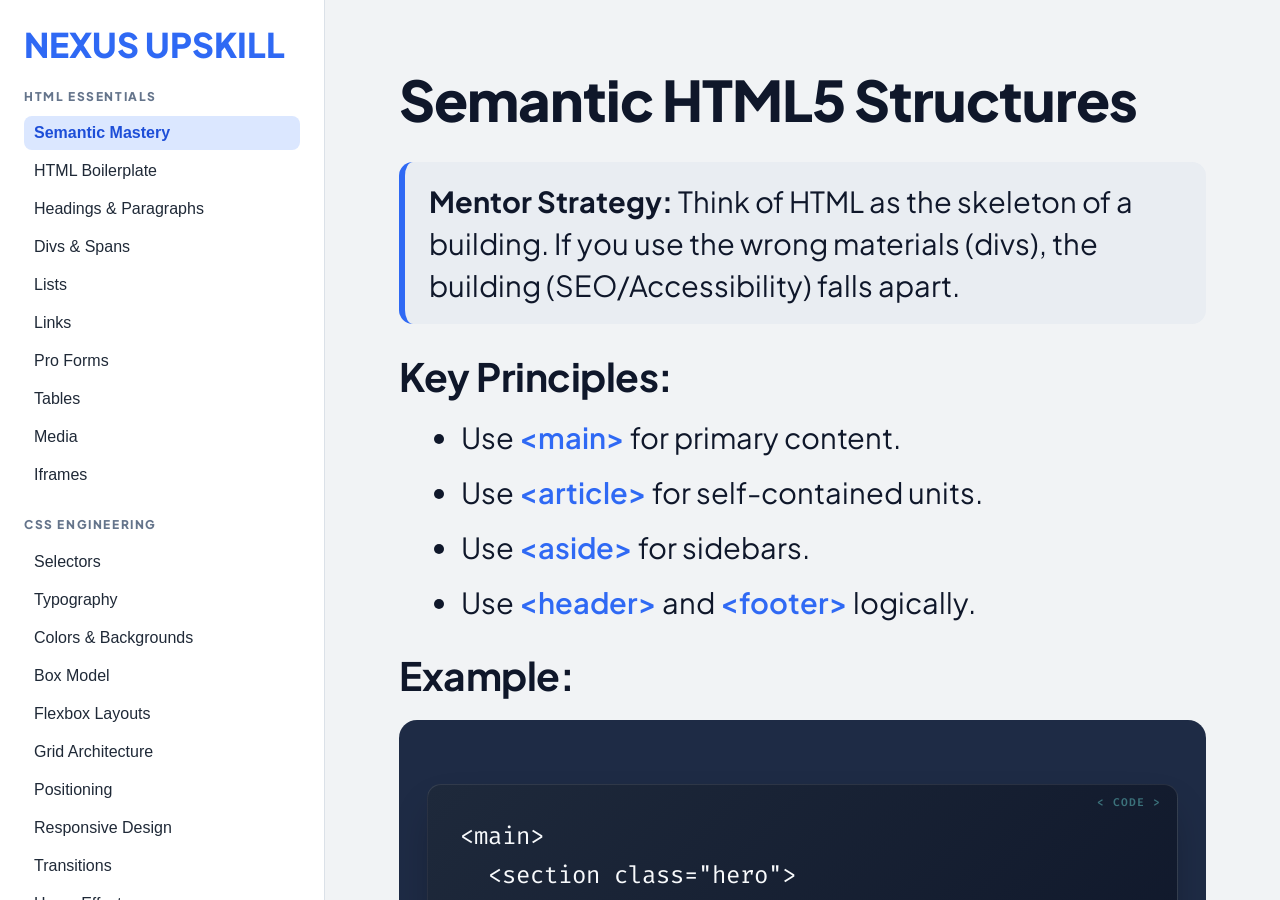
==== index.html @ ad873236 "intial commit" ====
﻿<!doctype html>
<html lang="en">
  <head>
    <meta charset="UTF-8" />
    <meta name="viewport" content="width=device-width, initial-scale=1.0" />
    <meta
      name="description"
      content="Nexus Upskill - Learn HTML and CSS with clear explanations and simple examples."
    />
    <title>Nexus Upskill | HTML & CSS Learning Hub</title>
    <link
      href="https://fonts.googleapis.com/css2?family=Plus+Jakarta+Sans:wght@400;500;600;700;800&family=Fira+Code:wght@400;500&display=swap"
      rel="stylesheet"
    />
    <link rel="stylesheet" href="design.css" />
  </head>
    <body>
    <header class="mobile-header">
      <h1 class="brand mobile-brand">NEXUS UPSKILL</h1>
      <button id="menu-btn" class="menu-btn" aria-label="Open Menu">
        <svg fill="none" stroke="currentColor" viewBox="0 0 24 24" width="28" height="28">
           <path stroke-linecap="round" stroke-linejoin="round" stroke-width="2" d="M4 6h16M4 12h16M4 18h16"></path>
        </svg>
      </button>
    </header>

    <aside class="sidebar" id="sidebar">
      <div class="sidebar-header">
        <h1 class="brand">NEXUS UPSKILL</h1>
        <button id="close-btn" class="close-btn" aria-label="Close Menu">
          <svg fill="none" stroke="currentColor" viewBox="0 0 24 24" width="28" height="28">
            <path stroke-linecap="round" stroke-linejoin="round" stroke-width="2" d="M6 18L18 6M6 6l12 12"></path>
          </svg>
        </button>
      </div>

      <nav class="sidebar-nav">
        <section class="nav-group">
          <h2 class="group-title">HTML ESSENTIALS</h2>
          <button class="nav-item active" data-topic="semantic">
            Semantic Mastery
          </button>
          <button class="nav-item" data-topic="boilerplate">
            HTML Boilerplate
          </button>
          <button class="nav-item" data-topic="headings">
            Headings & Paragraphs
          </button>
          <button class="nav-item" data-topic="divspan">Divs & Spans</button>
          <button class="nav-item" data-topic="lists">Lists</button>
          <button class="nav-item" data-topic="links">Links</button>
          <button class="nav-item" data-topic="forms">Pro Forms</button>
          <button class="nav-item" data-topic="tables">Tables</button>
          <button class="nav-item" data-topic="media">Media</button>
          <button class="nav-item" data-topic="iframes">Iframes</button>
        </section>

        <section class="nav-group">
          <h2 class="group-title">CSS ENGINEERING</h2>
          <button class="nav-item" data-topic="selectors">Selectors</button>
          <button class="nav-item" data-topic="typography">Typography</button>
          <button class="nav-item" data-topic="colors">
            Colors & Backgrounds
          </button>
          <button class="nav-item" data-topic="boxmodel">Box Model</button>
          <button class="nav-item" data-topic="flexbox">Flexbox Layouts</button>
          <button class="nav-item" data-topic="grid">Grid Architecture</button>
          <button class="nav-item" data-topic="position">Positioning</button>
          <button class="nav-item" data-topic="responsive">
            Responsive Design
          </button>
          <button class="nav-item" data-topic="transitions">Transitions</button>
          <button class="nav-item" data-topic="hover">Hover Effects</button>
          <button class="nav-item" data-topic="keyframes">
            Motion & Keyframes
          </button>
        </section>
      </nav>
    </aside>

    <main class="content-area">
      <div id="lesson" class="lesson"></div>
    </main>

    <script src="index.js"></script>
  </body>
</html>
---- design.css ----
:root {
  --primary: #2f69f4;
  --bg: #f1f3f5;
  --surface: #ffffff;
  --text: #0f172a;
  --muted: #64748b;
  --line: #dbe1e8;
  --code: #1e2b45;
}

* {
  box-sizing: border-box;
  margin: 0;
  padding: 0;
}

html,
body {
  height: 100%;
}

body {
  font-family: "Plus Jakarta Sans", sans-serif;
  background: var(--bg);
  color: var(--text);
  display: flex;
}

.sidebar {
  width: 325px;
  background: var(--surface);
  border-right: 1px solid var(--line);
  padding: 28px 24px;
  overflow-y: auto;
}

.mobile-header {
  display: none;
}

.sidebar-header {
  display: flex;
  justify-content: space-between;
  align-items: center;
  margin-bottom: 28px;
}

.sidebar-header .brand {
  margin-bottom: 0;
}

.close-btn {
  display: none;
}

.brand {
  color: var(--primary);
  font-size: 34px;
  font-weight: 800;
  line-height: 1;
  margin-bottom: 28px;
}

.nav-group {
  margin-bottom: 26px;
}

.group-title {
  font-size: 12px;
  font-weight: 800;
  color: var(--muted);
  letter-spacing: 1.6px;
  margin-bottom: 12px;
}

.nav-item {
  display: block;
  width: 100%;
  text-align: left;
  border: 0;
  background: transparent;
  font-size: 16px;
  color: #1f2937;
  padding: 8px 10px;
  border-radius: 8px;
  margin-bottom: 4px;
  cursor: pointer;
  transition:
    background-color 0.2s ease,
    color 0.2s ease;
}

.nav-item:hover {
  background: #eef2ff;
}

.nav-item.active {
  background: #dbe7ff;
  color: #1d4ed8;
  font-weight: 700;
}

.content-area {
  flex: 1;
  overflow-y: auto;
  padding: 64px 74px;
}

.lesson {
  max-width: 900px;
}

.lesson-title {
  font-size: 56px;
  font-weight: 800;
  letter-spacing: -1px;
  margin-bottom: 28px;
}

.mentor-box {
  background: #e9edf2;
  border-left: 6px solid var(--primary);
  border-radius: 14px;
  padding: 18px 24px;
  margin-bottom: 28px;
  font-size: 29px;
  line-height: 1.45;
}

.section-heading {
  font-size: 39px;
  font-weight: 700;
  margin: 22px 0 14px;
}

.section-text {
  font-size: 30px;
  color: #1f2937;
  line-height: 1.6;
}

.key-list {
  margin: 10px 0 26px 30px;
}

.key-list li {
  font-size: 29px;
  margin-bottom: 10px;
  line-height: 1.55;
}

.code-block {
  background: var(--code);
  color: #f8fafc;
  border-radius: 18px;
  padding: 24px 28px;
  margin: 20px 0 30px;
  overflow-x: auto;
}

.code-block code {
  font-family: "Fira Code", monospace;
  font-size: 24px;
  line-height: 1.65;
}

.challenge-box {
  border: 3px solid var(--primary);
  border-radius: 16px;
  padding: 22px 24px;
  margin-top: 22px;
  background: #f9fbff;
}

.challenge-title {
  font-size: 33px;
  color: var(--primary);
  font-weight: 700;
  margin-bottom: 10px;
}

.challenge-text {
  font-size: 27px;
  line-height: 1.55;
  color: #334155;
}

@media (max-width: 1200px) {
  .brand {
    font-size: 30px;
  }

  .nav-item {
    font-size: 14px;
  }

  .lesson-title {
    font-size: 42px;
  }

  .mentor-box,
  .section-text,
  .key-list li,
  .challenge-text {
    font-size: 22px;
  }

  .section-heading,
  .challenge-title {
    font-size: 28px;
  }

  .code-block code {
    font-size: 18px;
  }
}

@media (max-width: 900px) {
  body {
    flex-direction: column;
  }

  .mobile-header {
    display: flex;
    justify-content: space-between;
    align-items: center;
    padding: 16px 20px;
    background: var(--surface);
    border-bottom: 1px solid var(--line);
    position: sticky;
    top: 0;
    z-index: 100;
  }

  .mobile-brand {
    font-size: 24px;
    color: var(--primary);
    font-weight: 800;
    margin: 0;
  }

  .menu-btn {
    background: none;
    border: none;
    cursor: pointer;
    color: var(--text);
    display: flex;
    align-items: center;
    justify-content: center;
  }

  .sidebar {
    position: fixed;
    top: 0;
    left: 0;
    width: 100%;
    height: 100%;
    max-height: 100vh;
    border: none;
    z-index: 200;
    background: var(--surface);
    transform: translateX(-100%);
    transition: transform 0.3s ease;
    padding: 24px 20px;
  }

  .sidebar.open {
    transform: translateX(0);
  }

  .close-btn {
    display: flex;
    align-items: center;
    justify-content: center;
    background: none;
    border: none;
    cursor: pointer;
    color: var(--text);
  }

  .content-area {
    padding: 28px 20px;
  }

  .brand {
    font-size: 26px;
  }

  .nav-item {
    font-size: 14px;
  }

  .lesson-title {
    font-size: 34px;
  }
}

.content-header {
  background: linear-gradient(
    135deg,
    var(--primary) 0%,
    var(--primary-light) 100%
  );
  color: white;
  padding: 3.5rem 3rem;
  box-shadow: var(--shadow-lg);
}

.header-content {
  max-width: 1100px;
  margin: 0 auto;
}

.page-title {
  font-size: 2.5rem;
  font-weight: 800;
  letter-spacing: -1px;
  margin-bottom: 0.8rem;
  line-height: 1.2;
  text-shadow: 0 2px 4px rgba(0, 0, 0, 0.1);
}

.page-subtitle {
  font-size: 1.1rem;
  font-weight: 400;
  opacity: 0.95;
  line-height: 1.6;
}

/* Content Container */
.content-container {
  flex: 1;
  padding: 3rem;
  max-width: 1100px;
  margin: 0 auto;
  width: 100%;
  animation: fadeIn 0.4s ease-out;
}

/* ==================== TYPOGRAPHY ==================== */
h2 {
  font-size: 2.8rem;
  font-weight: 800;
  letter-spacing: -1.2px;
  margin: 2rem 0 1.5rem 0;
  color: var(--text-dark);
  line-height: 1.2;
}

h2:first-child {
  margin-top: 0;
}

h3 {
  font-size: 1.4rem;
  font-weight: 700;
  margin: 2.5rem 0 1rem 0;
  color: var(--text-dark);
  letter-spacing: -0.5px;
}

h4 {
  font-size: 1.1rem;
  font-weight: 600;
  margin: 1.5rem 0 0.8rem 0;
  color: var(--primary);
}

p {
  color: var(--text-medium);
  line-height: 1.8;
  margin-bottom: 1rem;
}

/* ==================== LISTS ==================== */
ul,
ol {
  margin: 1.5rem 0;
  padding-left: 2rem;
  line-height: 1.9;
}

li {
  color: var(--text-medium);
  margin-bottom: 0.8rem;
  position: relative;
}

li strong {
  color: var(--primary);
  font-weight: 600;
}

/* ==================== MENTOR CARD ==================== */
.mentor-card {
  background: linear-gradient(135deg, #eef2ff 0%, #f0f9ff 100%);
  border: 2px solid rgba(37, 99, 235, 0.15);
  border-radius: 16px;
  padding: 2rem;
  margin: 2.5rem 0;
  box-shadow: 0 10px 20px -5px rgba(37, 99, 235, 0.1);
  position: relative;
  overflow: hidden;
}

.mentor-card::before {
  content: "";
  position: absolute;
  top: 0;
  right: 0;
  width: 200px;
  height: 200px;
  background: radial-gradient(circle, rgba(37, 99, 235, 0.05), transparent);
  border-radius: 50%;
  transform: translate(50px, -50px);
}

.mentor-card strong {
  color: var(--primary);
  display: block;
  font-size: 0.8rem;
  text-transform: uppercase;
  letter-spacing: 1.2px;
  margin-bottom: 0.8rem;
  position: relative;
  z-index: 1;
}

.mentor-card p {
  color: var(--text-dark);
  font-size: 1rem;
  line-height: 1.8;
  position: relative;
  z-index: 1;
}

/* ==================== CODE BLOCKS ==================== */
pre {
  background: linear-gradient(135deg, #1e293b 0%, #0f172a 100%);
  color: #f8fafc;
  padding: 2rem;
  border-radius: 14px;
  font-family: "Fira Code", "Courier New", monospace;
  font-size: 0.9rem;
  line-height: 1.7;
  margin: 2.5rem 0;
  box-shadow: 0 20px 40px -10px rgba(0, 0, 0, 0.3);
  overflow-x: auto;
  border: 1px solid rgba(255, 255, 255, 0.1);
  position: relative;
}

pre::before {
  content: "< CODE >";
  position: absolute;
  top: 0.5rem;
  right: 1rem;
  font-size: 0.7rem;
  color: rgba(100, 200, 200, 0.5);
  font-weight: 600;
  letter-spacing: 1px;
}

code.inline {
  background: var(--bg-secondary);
  color: var(--primary);
  padding: 4px 10px;
  border-radius: 8px;
  font-family: "Fira Code", monospace;
  font-size: 0.9em;
  font-weight: 500;
  white-space: nowrap;
}

/* ==================== CHALLENGE BOX ==================== */
.challenge-box {
  background: linear-gradient(135deg, #f0fdf4 0%, #f3fce8 100%);
  border: 2px solid var(--accent-success);
  border-radius: 16px;
  padding: 2.5rem;
  margin-top: 3rem;
  box-shadow: 0 10px 20px -5px rgba(16, 185, 129, 0.15);
  position: relative;
  overflow: hidden;
}

.challenge-box::before {
  content: "";
  position: absolute;
  top: 0;
  right: 0;
  width: 150px;
  height: 150px;
  background: radial-gradient(circle, rgba(16, 185, 129, 0.1), transparent);
  border-radius: 50%;
  transform: translate(50px, -50px);
}

.challenge-box h4 {
  color: var(--accent-success);
  font-size: 1.15rem;
  margin: 0 0 1.2rem 0;
  position: relative;
  z-index: 1;
}

.challenge-box ul {
  margin: 1rem 0;
}

.challenge-box li {
  color: var(--text-dark);
  font-weight: 500;
  margin-bottom: 1rem;
  position: relative;
  z-index: 1;
}

/* ==================== PITFALL BOX ==================== */
.pitfall-box {
  background: linear-gradient(135deg, #fef9e7 0%, #fef3c7 100%);
  border: 2px solid rgba(245, 158, 11, 0.3);
  border-left: 5px solid var(--accent-warning);
  border-radius: 14px;
  padding: 2rem;
  margin: 2rem 0;
  box-shadow: 0 10px 20px -5px rgba(245, 158, 11, 0.1);
  position: relative;
  overflow: hidden;
}

.pitfall-box::before {
  content: "⚠️";
  position: absolute;
  top: 1rem;
  right: 1.5rem;
  font-size: 2rem;
  opacity: 0.15;
}

.pitfall-box strong {
  color: #92400e;
  font-size: 0.8rem;
  text-transform: uppercase;
  letter-spacing: 1px;
  display: block;
  margin-bottom: 0.8rem;
  font-weight: 700;
  position: relative;
  z-index: 1;
}

.pitfall-box p {
  color: #78350f;
  font-weight: 500;
  line-height: 1.8;
  position: relative;
  z-index: 1;
}

/* ==================== SCROLLBAR STYLING ==================== */
::-webkit-scrollbar {
  width: 10px;
  height: 10px;
}

::-webkit-scrollbar-track {
  background: transparent;
}

::-webkit-scrollbar-thumb {
  background: var(--border);
  border-radius: 10px;
  border: 3px solid transparent;
  background-clip: content-box;
  transition: background-color var(--transition-base);
}

::-webkit-scrollbar-thumb:hover {
  background-color: var(--text-light);
  background-clip: content-box;
}

/* ==================== ANIMATIONS ==================== */
@keyframes fadeIn {
  from {
    opacity: 0;
    transform: translateY(10px);
  }
  to {
    opacity: 1;
    transform: translateY(0);
  }
}

/* ==================== RESPONSIVE DESIGN ==================== */
@media (max-width: 1200px) {
  .sidebar {
    width: 320px;
  }

  .content-container {
    padding: 2.5rem;
  }

  .page-title {
    font-size: 2.2rem;
  }
}

@media (max-width: 1024px) {
  .sidebar {
    width: 280px;
  }

  .content-header {
    padding: 2.5rem 2rem;
  }

  .page-title {
    font-size: 2rem;
  }

  .page-subtitle {
    font-size: 1rem;
  }

  h2 {
    font-size: 2.2rem;
  }
}

@media (max-width: 768px) {
  body {
    flex-direction: column;
    height: auto;
  }

  .sidebar {
    width: 100%;
    height: auto;
    border-right: none;
    border-bottom: 1px solid var(--border);
    max-height: none;
  }

  .main-content {
    height: auto;
  }

  .content-header {
    padding: 2rem 1.5rem;
  }

  .content-container {
    padding: 1.5rem;
  }

  .page-title {
    font-size: 1.6rem;
  }

  .page-subtitle {
    font-size: 0.95rem;
  }

  h2 {
    font-size: 1.8rem;
  }

  .mentor-card,
  .challenge-box,
  .pitfall-box {
    padding: 1.5rem;
  }

  .nav-section {
    padding: 0 1rem;
  }
}

@media (max-width: 480px) {
  .page-title {
    font-size: 1.4rem;
  }

  h2 {
    font-size: 1.5rem;
  }

  h3 {
    font-size: 1.1rem;
  }

  pre {
    font-size: 0.8rem;
    padding: 1.5rem 1rem;
  }

  .logo-text h1 {
    font-size: 1.1rem;
  }
}
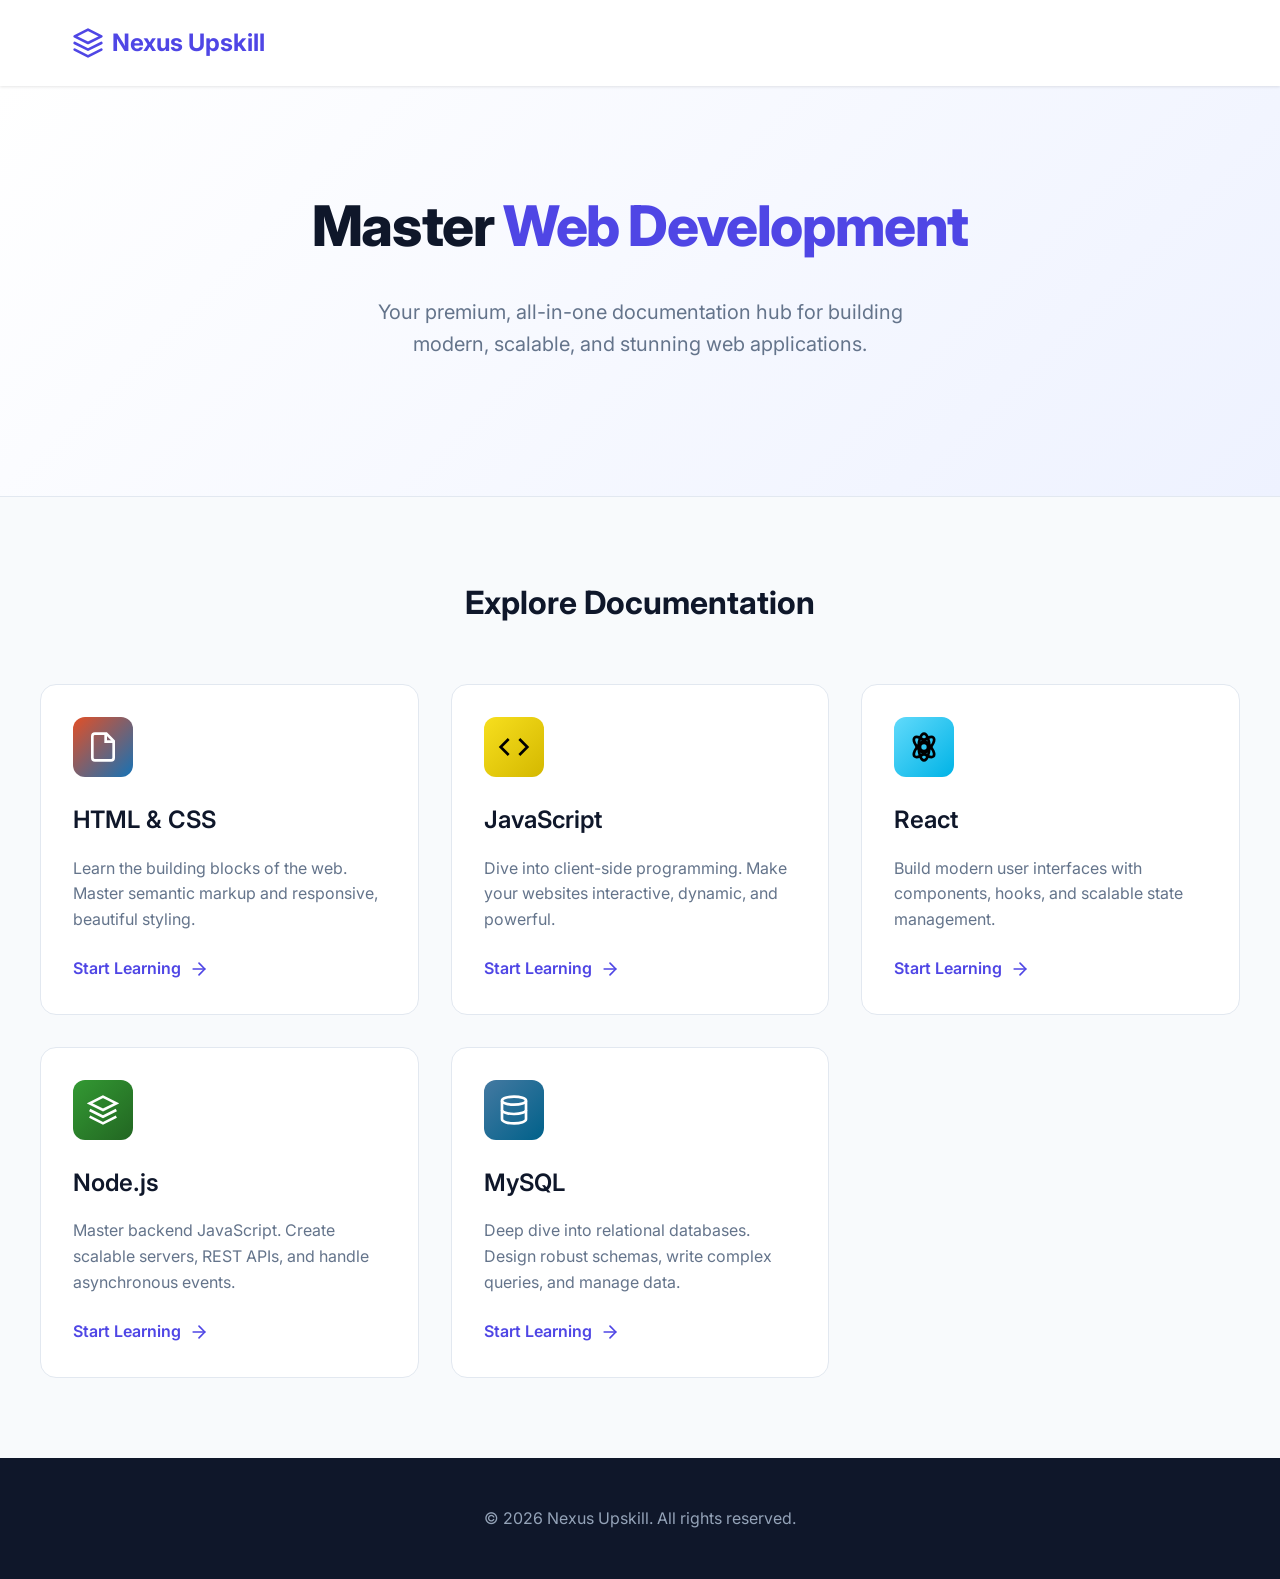
==== commit d4a4976d: "Add initial React learning hub structure with topics and examples - Created `react.html` for the mai" ====
--- a/index.html
+++ b/index.html
@@ -3,86 +3,461 @@
   <head>
     <meta charset="UTF-8" />
     <meta name="viewport" content="width=device-width, initial-scale=1.0" />
-    <meta
-      name="description"
-      content="Nexus Upskill - Learn HTML and CSS with clear explanations and simple examples."
-    />
-    <title>Nexus Upskill | HTML & CSS Learning Hub</title>
+    <title>Nexus Upskill | Web Development Documentation</title>
     <link
-      href="https://fonts.googleapis.com/css2?family=Plus+Jakarta+Sans:wght@400;500;600;700;800&family=Fira+Code:wght@400;500&display=swap"
+      href="https://fonts.googleapis.com/css2?family=Inter:wght@300;400;500;600;700&display=swap"
       rel="stylesheet"
     />
-    <link rel="stylesheet" href="design.css" />
+    <style>
+      :root {
+        --primary: #4f46e5;
+        --primary-dark: #4338ca;
+        --secondary: #10b981;
+        --bg-color: #f8fafc;
+        --text-main: #0f172a;
+        --text-muted: #64748b;
+        --card-bg: #ffffff;
+        --border: #e2e8f0;
+      }
+
+      * {
+        box-sizing: border-box;
+        margin: 0;
+        padding: 0;
+      }
+
+      body {
+        font-family: "Inter", sans-serif;
+        background-color: var(--bg-color);
+        color: var(--text-main);
+        line-height: 1.6;
+      }
+
+      header {
+        background-color: var(--card-bg);
+        box-shadow: 0 1px 3px rgba(0, 0, 0, 0.1);
+        padding: 1.5rem 0;
+        position: sticky;
+        top: 0;
+        z-index: 100;
+      }
+
+      .container {
+        max-width: 1200px;
+        margin: 0 auto;
+        padding: 0 2rem;
+      }
+
+      .header-content {
+        display: flex;
+        justify-content: space-between;
+        align-items: center;
+      }
+
+      .logo {
+        font-size: 1.5rem;
+        font-weight: 700;
+        color: var(--primary);
+        text-decoration: none;
+        display: flex;
+        align-items: center;
+        gap: 0.5rem;
+      }
+
+      .hero {
+        text-align: center;
+        padding: 6rem 2rem;
+        background: linear-gradient(135deg, var(--card-bg) 0%, #eef2ff 100%);
+        border-bottom: 1px solid var(--border);
+      }
+
+      .hero h1 {
+        font-size: 3.5rem;
+        font-weight: 800;
+        margin-bottom: 1.5rem;
+        color: var(--text-main);
+        letter-spacing: -0.025em;
+      }
+
+      .hero h1 span {
+        color: var(--primary);
+      }
+
+      .hero p {
+        font-size: 1.25rem;
+        color: var(--text-muted);
+        max-width: 600px;
+        margin: 0 auto 2.5rem;
+      }
+
+      .grid-container {
+        padding: 5rem 0;
+      }
+
+      .section-title {
+        text-align: center;
+        margin-bottom: 3.5rem;
+        font-size: 2rem;
+        font-weight: 700;
+      }
+
+      .cards-grid {
+        display: grid;
+        grid-template-columns: repeat(auto-fit, minmax(300px, 1fr));
+        gap: 2rem;
+      }
+
+      .card {
+        background: var(--card-bg);
+        border: 1px solid var(--border);
+        border-radius: 1rem;
+        padding: 2rem;
+        transition: all 0.3s ease;
+        text-decoration: none;
+        color: inherit;
+        display: flex;
+        flex-direction: column;
+        height: 100%;
+      }
+
+      .card:hover {
+        transform: translateY(-5px);
+        box-shadow:
+          0 20px 25px -5px rgba(0, 0, 0, 0.1),
+          0 10px 10px -5px rgba(0, 0, 0, 0.04);
+        border-color: var(--primary);
+      }
+
+      .icon-wrapper {
+        width: 60px;
+        height: 60px;
+        border-radius: 12px;
+        display: flex;
+        align-items: center;
+        justify-content: center;
+        margin-bottom: 1.5rem;
+        font-size: 1.75rem;
+        color: white;
+      }
+
+      .html-css-icon {
+        background: linear-gradient(135deg, #e34f26, #1572b6);
+      }
+      .js-icon {
+        background: linear-gradient(135deg, #f7df1e, #d4b800);
+        color: #000;
+      }
+      .react-icon {
+        background: linear-gradient(135deg, #61dafb, #00b3e6);
+        color: #000;
+      }
+      .node-icon {
+        background: linear-gradient(135deg, #339933, #226622);
+      }
+      .mysql-icon {
+        background: linear-gradient(135deg, #4479a1, #00618a);
+      }
+
+      .card h3 {
+        font-size: 1.5rem;
+        margin-bottom: 1rem;
+        font-weight: 600;
+      }
+
+      .card p {
+        color: var(--text-muted);
+        margin-bottom: 1.5rem;
+        flex-grow: 1;
+      }
+
+      .card-link {
+        color: var(--primary);
+        font-weight: 600;
+        display: flex;
+        align-items: center;
+        gap: 0.5rem;
+        margin-top: auto;
+      }
+
+      .card-link svg {
+        width: 20px;
+        height: 20px;
+        transition: transform 0.2s;
+      }
+
+      .card:hover .card-link svg {
+        transform: translateX(4px);
+      }
+
+      footer {
+        background-color: var(--text-main);
+        color: white;
+        text-align: center;
+        padding: 3rem 0;
+        margin-top: auto;
+      }
+
+      footer p {
+        color: #94a3b8;
+      }
+
+      @media (max-width: 768px) {
+        .hero h1 {
+          font-size: 2.5rem;
+        }
+        .hero {
+          padding: 4rem 1.5rem;
+        }
+      }
+    </style>
   </head>
-    <body>
-    <header class="mobile-header">
-      <h1 class="brand mobile-brand">NEXUS UPSKILL</h1>
-      <button id="menu-btn" class="menu-btn" aria-label="Open Menu">
-        <svg fill="none" stroke="currentColor" viewBox="0 0 24 24" width="28" height="28">
-           <path stroke-linecap="round" stroke-linejoin="round" stroke-width="2" d="M4 6h16M4 12h16M4 18h16"></path>
-        </svg>
-      </button>
+  <body>
+    <header>
+      <div class="container header-content">
+        <a href="index.html" class="logo">
+          <svg
+            width="32"
+            height="32"
+            viewBox="0 0 24 24"
+            fill="none"
+            stroke="currentColor"
+            stroke-width="2"
+            stroke-linecap="round"
+            stroke-linejoin="round"
+          >
+            <path d="M12 2L2 7l10 5 10-5-10-5z"></path>
+            <path d="M2 17l10 5 10-5"></path>
+            <path d="M2 12l10 5 10-5"></path>
+          </svg>
+          Nexus Upskill
+        </a>
+      </div>
     </header>
 
-    <aside class="sidebar" id="sidebar">
-      <div class="sidebar-header">
-        <h1 class="brand">NEXUS UPSKILL</h1>
-        <button id="close-btn" class="close-btn" aria-label="Close Menu">
-          <svg fill="none" stroke="currentColor" viewBox="0 0 24 24" width="28" height="28">
-            <path stroke-linecap="round" stroke-linejoin="round" stroke-width="2" d="M6 18L18 6M6 6l12 12"></path>
-          </svg>
-        </button>
+    <section class="hero">
+      <div class="container">
+        <h1>Master <span>Web Development</span></h1>
+        <p>
+          Your premium, all-in-one documentation hub for building modern,
+          scalable, and stunning web applications.
+        </p>
       </div>
-
-      <nav class="sidebar-nav">
-        <section class="nav-group">
-          <h2 class="group-title">HTML ESSENTIALS</h2>
-          <button class="nav-item active" data-topic="semantic">
-            Semantic Mastery
-          </button>
-          <button class="nav-item" data-topic="boilerplate">
-            HTML Boilerplate
-          </button>
-          <button class="nav-item" data-topic="headings">
-            Headings & Paragraphs
-          </button>
-          <button class="nav-item" data-topic="divspan">Divs & Spans</button>
-          <button class="nav-item" data-topic="lists">Lists</button>
-          <button class="nav-item" data-topic="links">Links</button>
-          <button class="nav-item" data-topic="forms">Pro Forms</button>
-          <button class="nav-item" data-topic="tables">Tables</button>
-          <button class="nav-item" data-topic="media">Media</button>
-          <button class="nav-item" data-topic="iframes">Iframes</button>
-        </section>
-
-        <section class="nav-group">
-          <h2 class="group-title">CSS ENGINEERING</h2>
-          <button class="nav-item" data-topic="selectors">Selectors</button>
-          <button class="nav-item" data-topic="typography">Typography</button>
-          <button class="nav-item" data-topic="colors">
-            Colors & Backgrounds
-          </button>
-          <button class="nav-item" data-topic="boxmodel">Box Model</button>
-          <button class="nav-item" data-topic="flexbox">Flexbox Layouts</button>
-          <button class="nav-item" data-topic="grid">Grid Architecture</button>
-          <button class="nav-item" data-topic="position">Positioning</button>
-          <button class="nav-item" data-topic="responsive">
-            Responsive Design
-          </button>
-          <button class="nav-item" data-topic="transitions">Transitions</button>
-          <button class="nav-item" data-topic="hover">Hover Effects</button>
-          <button class="nav-item" data-topic="keyframes">
-            Motion & Keyframes
-          </button>
-        </section>
-      </nav>
-    </aside>
-
-    <main class="content-area">
-      <div id="lesson" class="lesson"></div>
-    </main>
-
-    <script src="index.js"></script>
+    </section>
+
+    <section class="grid-container container">
+      <h2 class="section-title">Explore Documentation</h2>
+
+      <div class="cards-grid">
+        <!-- HTML/CSS -->
+        <a href="htmlcss.html" class="card">
+          <div class="icon-wrapper html-css-icon">
+            <svg
+              width="32"
+              height="32"
+              viewBox="0 0 24 24"
+              fill="none"
+              stroke="currentColor"
+              stroke-width="2"
+            >
+              <path
+                d="M14.5 2H6a2 2 0 0 0-2 2v16a2 2 0 0 0 2 2h12a2 2 0 0 0 2-2V7.5L14.5 2z"
+              ></path>
+              <polyline points="14 2 14 8 20 8"></polyline>
+            </svg>
+          </div>
+          <h3>HTML & CSS</h3>
+          <p>
+            Learn the building blocks of the web. Master semantic markup and
+            responsive, beautiful styling.
+          </p>
+          <div class="card-link">
+            Start Learning
+            <svg
+              viewBox="0 0 24 24"
+              fill="none"
+              stroke="currentColor"
+              stroke-width="2"
+              stroke-linecap="round"
+              stroke-linejoin="round"
+            >
+              <line x1="5" y1="12" x2="19" y2="12"></line>
+              <polyline points="12 5 19 12 12 19"></polyline>
+            </svg>
+          </div>
+        </a>
+
+        <!-- JavaScript -->
+        <a href="javascript.html" class="card">
+          <div class="icon-wrapper js-icon">
+            <svg
+              width="32"
+              height="32"
+              viewBox="0 0 24 24"
+              fill="none"
+              stroke="currentColor"
+              stroke-width="2"
+            >
+              <polyline points="16 18 22 12 16 6"></polyline>
+              <polyline points="8 6 2 12 8 18"></polyline>
+            </svg>
+          </div>
+          <h3>JavaScript</h3>
+          <p>
+            Dive into client-side programming. Make your websites interactive,
+            dynamic, and powerful.
+          </p>
+          <div class="card-link">
+            Start Learning
+            <svg
+              viewBox="0 0 24 24"
+              fill="none"
+              stroke="currentColor"
+              stroke-width="2"
+              stroke-linecap="round"
+              stroke-linejoin="round"
+            >
+              <line x1="5" y1="12" x2="19" y2="12"></line>
+              <polyline points="12 5 19 12 12 19"></polyline>
+            </svg>
+          </div>
+        </a>
+
+        <!-- React -->
+        <a href="react.html" class="card">
+          <div class="icon-wrapper react-icon">
+            <svg
+              width="32"
+              height="32"
+              viewBox="0 0 24 24"
+              fill="none"
+              stroke="currentColor"
+              stroke-width="2"
+            >
+              <circle cx="12" cy="12" r="3"></circle>
+              <ellipse
+                cx="12"
+                cy="12"
+                rx="10"
+                ry="4"
+                transform="rotate(45 12 12)"
+              ></ellipse>
+              <ellipse
+                cx="12"
+                cy="12"
+                rx="10"
+                ry="4"
+                transform="rotate(-45 12 12)"
+              ></ellipse>
+              <ellipse
+                cx="12"
+                cy="12"
+                rx="10"
+                ry="4"
+                transform="rotate(90 12 12)"
+              ></ellipse>
+            </svg>
+          </div>
+          <h3>React</h3>
+          <p>
+            Build modern user interfaces with components, hooks, and scalable
+            state management.
+          </p>
+          <div class="card-link">
+            Start Learning
+            <svg
+              viewBox="0 0 24 24"
+              fill="none"
+              stroke="currentColor"
+              stroke-width="2"
+              stroke-linecap="round"
+              stroke-linejoin="round"
+            >
+              <line x1="5" y1="12" x2="19" y2="12"></line>
+              <polyline points="12 5 19 12 12 19"></polyline>
+            </svg>
+          </div>
+        </a>
+
+        <!-- Node.js -->
+        <a href="nodejs.html" class="card">
+          <div class="icon-wrapper node-icon">
+            <svg
+              width="32"
+              height="32"
+              viewBox="0 0 24 24"
+              fill="none"
+              stroke="currentColor"
+              stroke-width="2"
+            >
+              <path d="M12 2L2 7l10 5 10-5-10-5z"></path>
+              <path d="M2 17l10 5 10-5"></path>
+              <path d="M2 12l10 5 10-5"></path>
+            </svg>
+          </div>
+          <h3>Node.js</h3>
+          <p>
+            Master backend JavaScript. Create scalable servers, REST APIs, and
+            handle asynchronous events.
+          </p>
+          <div class="card-link">
+            Start Learning
+            <svg
+              viewBox="0 0 24 24"
+              fill="none"
+              stroke="currentColor"
+              stroke-width="2"
+              stroke-linecap="round"
+              stroke-linejoin="round"
+            >
+              <line x1="5" y1="12" x2="19" y2="12"></line>
+              <polyline points="12 5 19 12 12 19"></polyline>
+            </svg>
+          </div>
+        </a>
+
+        <!-- MySQL -->
+        <a href="mysql.html" class="card">
+          <div class="icon-wrapper mysql-icon">
+            <svg
+              width="32"
+              height="32"
+              viewBox="0 0 24 24"
+              fill="none"
+              stroke="currentColor"
+              stroke-width="2"
+            >
+              <ellipse cx="12" cy="5" rx="9" ry="3"></ellipse>
+              <path d="M21 12c0 1.66-4 3-9 3s-9-1.34-9-3"></path>
+              <path d="M3 5v14c0 1.66 4 3 9 3s9-1.34 9-3V5"></path>
+            </svg>
+          </div>
+          <h3>MySQL</h3>
+          <p>
+            Deep dive into relational databases. Design robust schemas, write
+            complex queries, and manage data.
+          </p>
+          <div class="card-link">
+            Start Learning
+            <svg
+              viewBox="0 0 24 24"
+              fill="none"
+              stroke="currentColor"
+              stroke-width="2"
+              stroke-linecap="round"
+              stroke-linejoin="round"
+            >
+              <line x1="5" y1="12" x2="19" y2="12"></line>
+              <polyline points="12 5 19 12 12 19"></polyline>
+            </svg>
+          </div>
+        </a>
+      </div>
+    </section>
+
+    <footer>
+      <div class="container">
+        <p>&copy; 2026 Nexus Upskill. All rights reserved.</p>
+      </div>
+    </footer>
   </body>
 </html>
-
